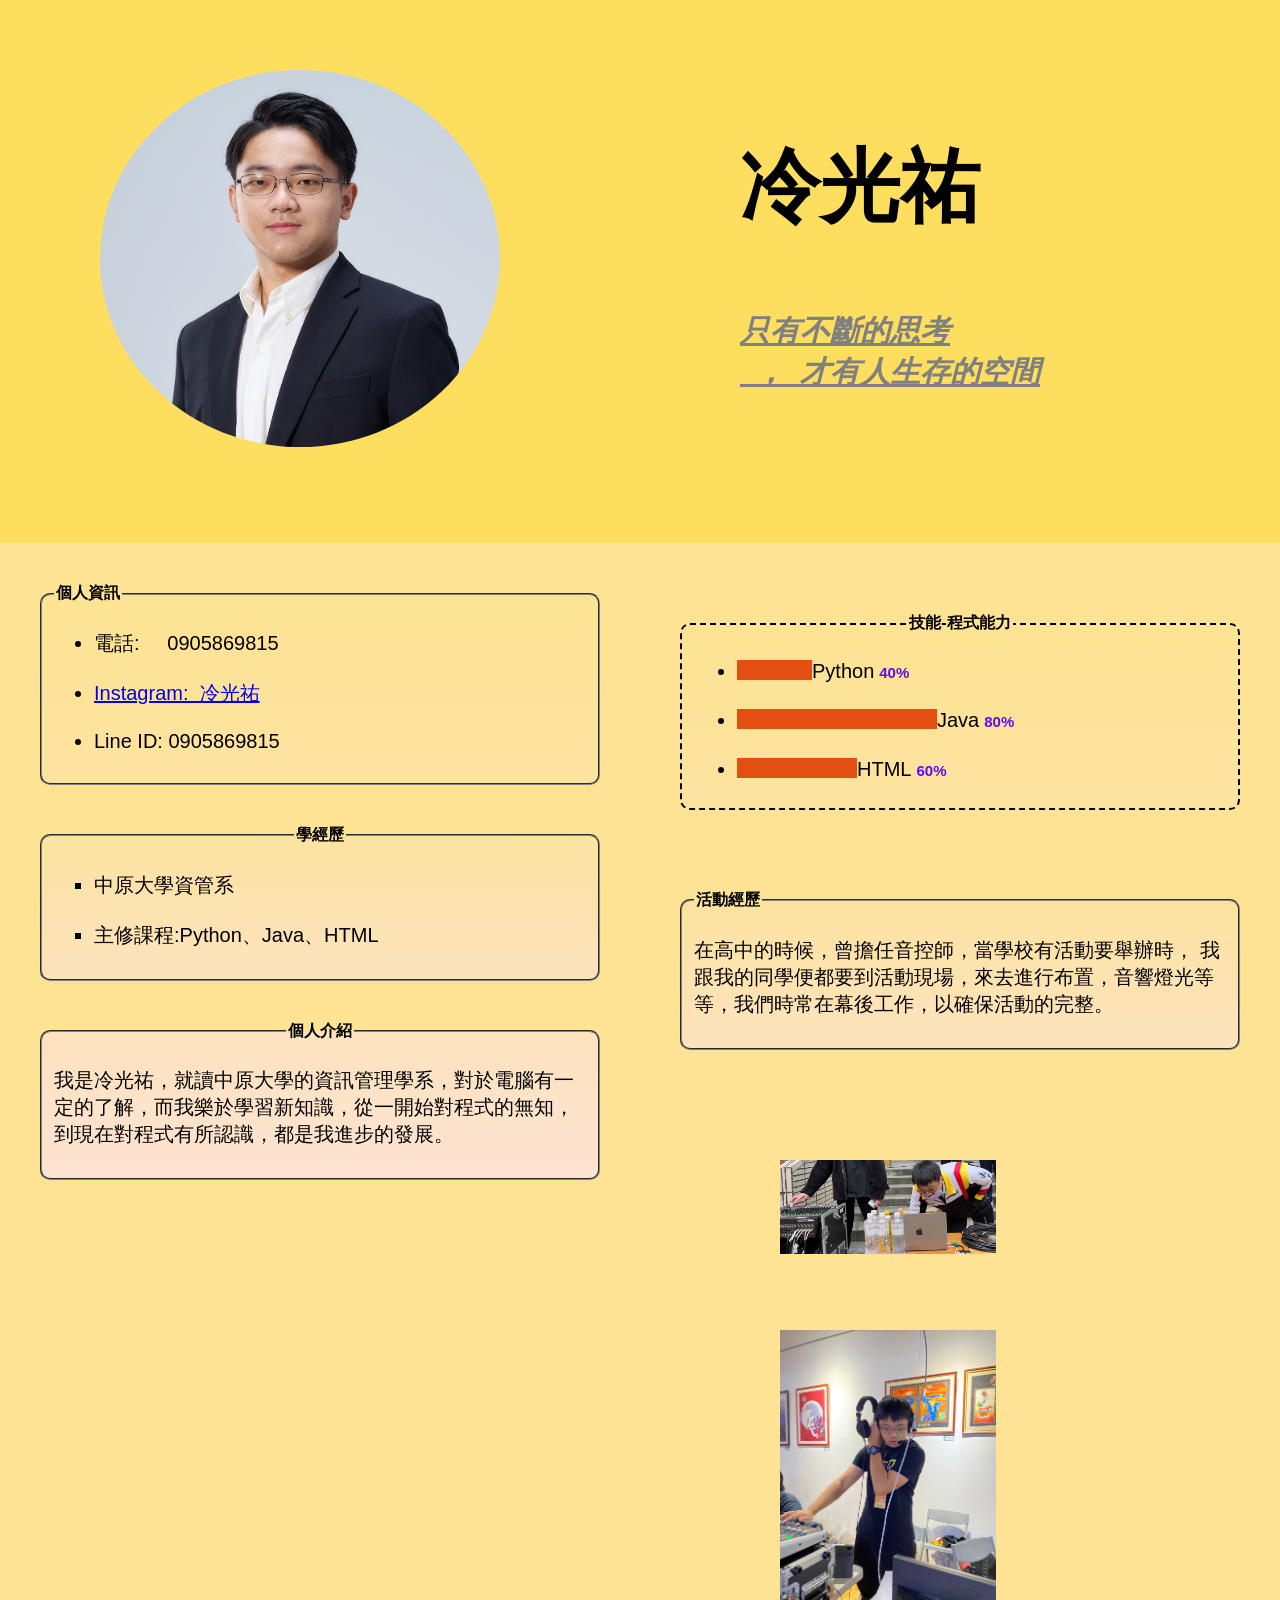
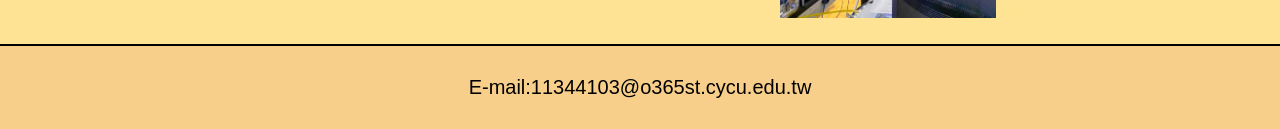
==== file.html @ 9b932c62 "file" ====
<!DOCTYPE html>
<html lang="en">
<head>
    <meta charset="UTF-8">
    <meta name="viewport" content="width=device-width, initial-scale=1.0">
    <title>Document</title>
    <link rel="stylesheet" href="style.css">
</head>
<body>
    <main>
        <header class="ah">
            <h1>冷光祐</h1>
            <h6>只有不斷的思考<br>
            &nbsp;&nbsp;，&nbsp;&nbsp;才有人生存的空間</h6>  
        </header>
        <aside class="ah">
            <img src="image/IMG_4672.JPG" alt="photo" style="border-radius: 50%;">
        </aside>
        <section class="b">
            <fieldset class="c" style="border-radius: 10px;">
                <legend class="inform">個人資訊</legend>
                <ul>
                    <li>電話:&nbsp;&nbsp;&nbsp;&nbsp;&nbsp;0905869815</li><br>
                    <li>
                        <a href="https://www.instagram.com/leng.88888888?igsh=MW85cjVnYjF3ejI0cQ%3D%3D&utm_source=qr">Instagram: &nbsp;冷光祐</a>
                    </li><br>
                    <li>Line&nbsp;ID:&nbsp;0905869815</li>
                </ul>
            </fieldset>
            <fieldset class="o" style="border-radius: 10px;">
                <legend>學經歷</legend>
                <ul class="a">
                    <li>中原大學資管系</li><br>
                    <li>主修課程:Python、Java、HTML</li>
                </ul>
            </fieldset>

            <fieldset  class="l" style="border-radius: 10px;">
                <legend>個人介紹</legend>
                <p>
                    我是冷光祐，就讀中原大學的資訊管理學系，對於電腦有一定的了解，而我樂於學習新知識，從一開始對程式的無知，到現在對程式有所認識，都是我進步的發展。
                </p>
            </fieldset>
        </section>
        <article>
            <fieldset class="border c" style="border-radius: 10px;">
                <legend>技能-程式能力</legend>
                <ul>
                    <li class="z py">Python</li><br>
                    <li class="z java">Java</li><br>
                    <li class="z html">HTML</li>
                </ul>
            </fieldset>
        </article>
        <section>
            <fieldset class="o" style="border-radius: 10px;">
                <legend class="inform">活動經歷</legend>
                <p>
                    在高中的時候，曾擔任音控師，當學校有活動要舉辦時，
                    我跟我的同學便都要到活動現場，來去進行布置，音響燈光等等，我們時常在幕後工作，以確保活動的完整。
                </p>
            </fieldset>
        </section>
        <aside class="m">
            <div><img src="image/IMG_0040.PNG" alt="photo1">聖誕活動</div>
            <div><img src="image/IMG_4009.JPG" alt="photo2">校慶</div>
        </aside>
    </main>
    <footer>
        <p>E-mail:11344103@o365st.cycu.edu.tw</p>
    </footer>
</body>
</html>
---- style.css ----
*{
  box-sizing: border-box;  
}
body{
    background-color: rgb(253, 227, 147);
    font-family: Arial, Helvetica, sans-serif;
    margin: 0;
    padding: 0;
}
header{
    grid-area: header;
    font-size: 40px;
    float:  right;
    margin: 0px;
    padding: 80px 100px;
}
h6{
    font-size: 30px;
    text-align: left;
    color: grey;
    font-family: 'Times New Roman', Times, serif;
    font-style: italic;
    text-decoration: underline;
}
.ah{
    background-color: rgb(254, 222, 95);
}
main{
    display: grid;
    grid-auto-flow: row;
    grid-template-columns: 1fr 1fr;
    grid-template-areas: 
    "aside header"
    "sidebar article"
    "sidebar section"
    "sidebar side"
    "footer footer";
}
aside img{
    margin-top: 70px;
    margin-left: 100px;
    grid-area: aside;
    width: 400px;
    height: auto; 
}
fieldset{
    margin: 40px;
    border-width: solid;
    border-color: grey;
    
}
ul{
    font-size: 20px;
}
.b{
    grid-area: sidebar;
}
p{
    font-size: 20px;
}
legend{
    text-align: center;
    font-weight: bold;
}
 
.inform{
    text-align: left;
}
.a{
    list-style: square;
}
.c{
    background:linear-gradient(to bottom,rgb(253, 227, 147),rgb(253, 227, 160)) ;
}
.o{
    background:linear-gradient(to bottom,rgb(253, 227, 160),rgb(253, 227, 190)) ;
}
.l{
    background:linear-gradient(to bottom,rgb(253, 227, 190),rgb(253, 227, 210)) ;
}
article{
    padding-top: 30px;
}
.border{
    border:black dashed 2px ;
}

.z{
    margin: 3px;
    width: 80px;
    height: 20px;
    border-left-style: solid;
    border-left-color: rgb(226, 79, 17);
}
.java{
    animation: bar1 2s ease-out;
    border-left-width: 200px;
}
@keyframes bar1{
    from{
        border-left-width: 0px;
    }
    to{
        border-left-width: 200px;
    }
}
.java::after{
    content: "80%";
    display: inline;
    color: rgb(95, 12, 240);
    font-size: 15px;
    font-weight: bold;
    position: relative;
    left: 5px;
}
.html{
    animation: bar2 2s ease-out;
    border-left-width: 120px;
}
@keyframes bar2{
    from{
        border-left-width: 0px;
    }
    to{
        border-left-width: 120px;
    }
}
.html::after{
    content: "60%";
    display: inline;
    color: rgb(95, 12, 240);
    font-size: 15px;
    font-weight: bold;
    position: relative;
    left: 5px;
}
.py{
    animation: bar3 2s ease-out;
    border-left-width: 75px;
}
@keyframes bar3{
    from{
        border-left-width: 0px;
    }
    to{
        border-left-width: 75px;
    }
}
.py::after{
    content: "40%";
    display: inline;
    color: rgb(95, 12, 240);
    font-size: 15px;
    font-weight: bold;
    position: relative;
    left: 5px;
}
.m{
    grid-area: side;
}
.m img{
    padding-left: 40px;
    width: 40%;
    height: auto;
    transition-property: width height;
	transition-duration: 1s;
	transition-timing-function: ease-out;
}
.m img:hover{
    width: 70%;
    height: auto;
}
div{
    color: rgb(253, 227, 147);;
}
div:hover{
    color: black;
    font-size: 25px;
}
footer {
    background-color: rgb(248, 207, 138);
    font-size: 20px;
    grid-area: footer;
    width: 100%;
    text-align: center;
    margin-top: 20px;
    border-top: 2px solid black;
    padding-top: 10px;
    padding-bottom: 10px;
}
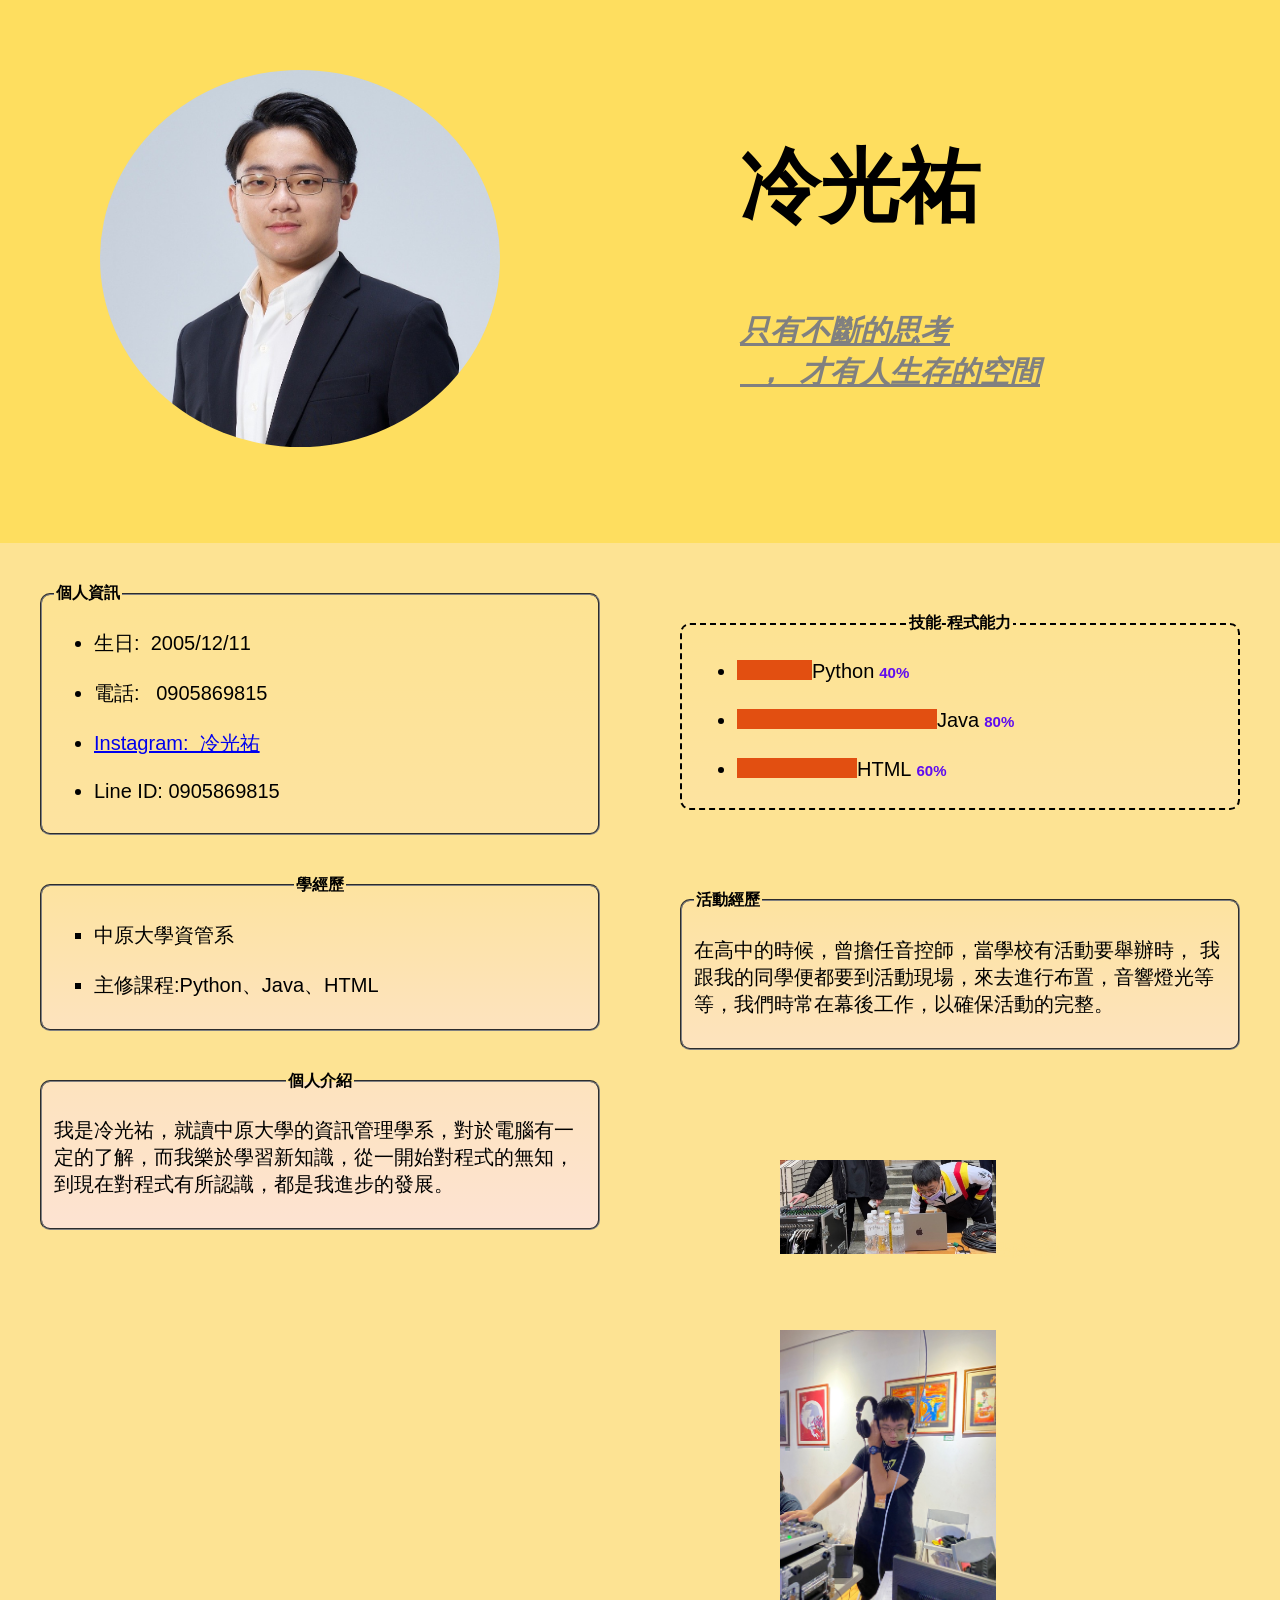
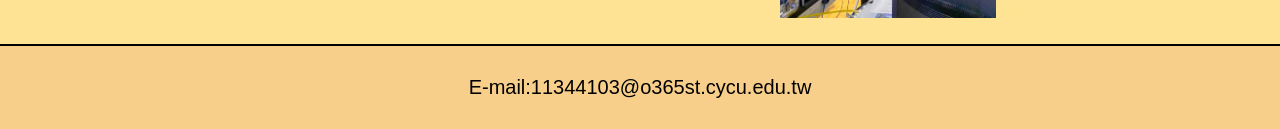
==== commit 110ed91a: "檔案" ====
--- a/file.html
+++ b/file.html
@@ -20,7 +20,8 @@
             <fieldset class="c" style="border-radius: 10px;">
                 <legend class="inform">個人資訊</legend>
                 <ul>
-                    <li>電話:&nbsp;&nbsp;&nbsp;&nbsp;&nbsp;0905869815</li><br>
+                    <li>生日:&nbsp;&nbsp;2005/12/11</li><br>
+                    <li>電話:&nbsp;&nbsp;&nbsp;0905869815</li><br>
                     <li>
                         <a href="https://www.instagram.com/leng.88888888?igsh=MW85cjVnYjF3ejI0cQ%3D%3D&utm_source=qr">Instagram: &nbsp;冷光祐</a>
                     </li><br>
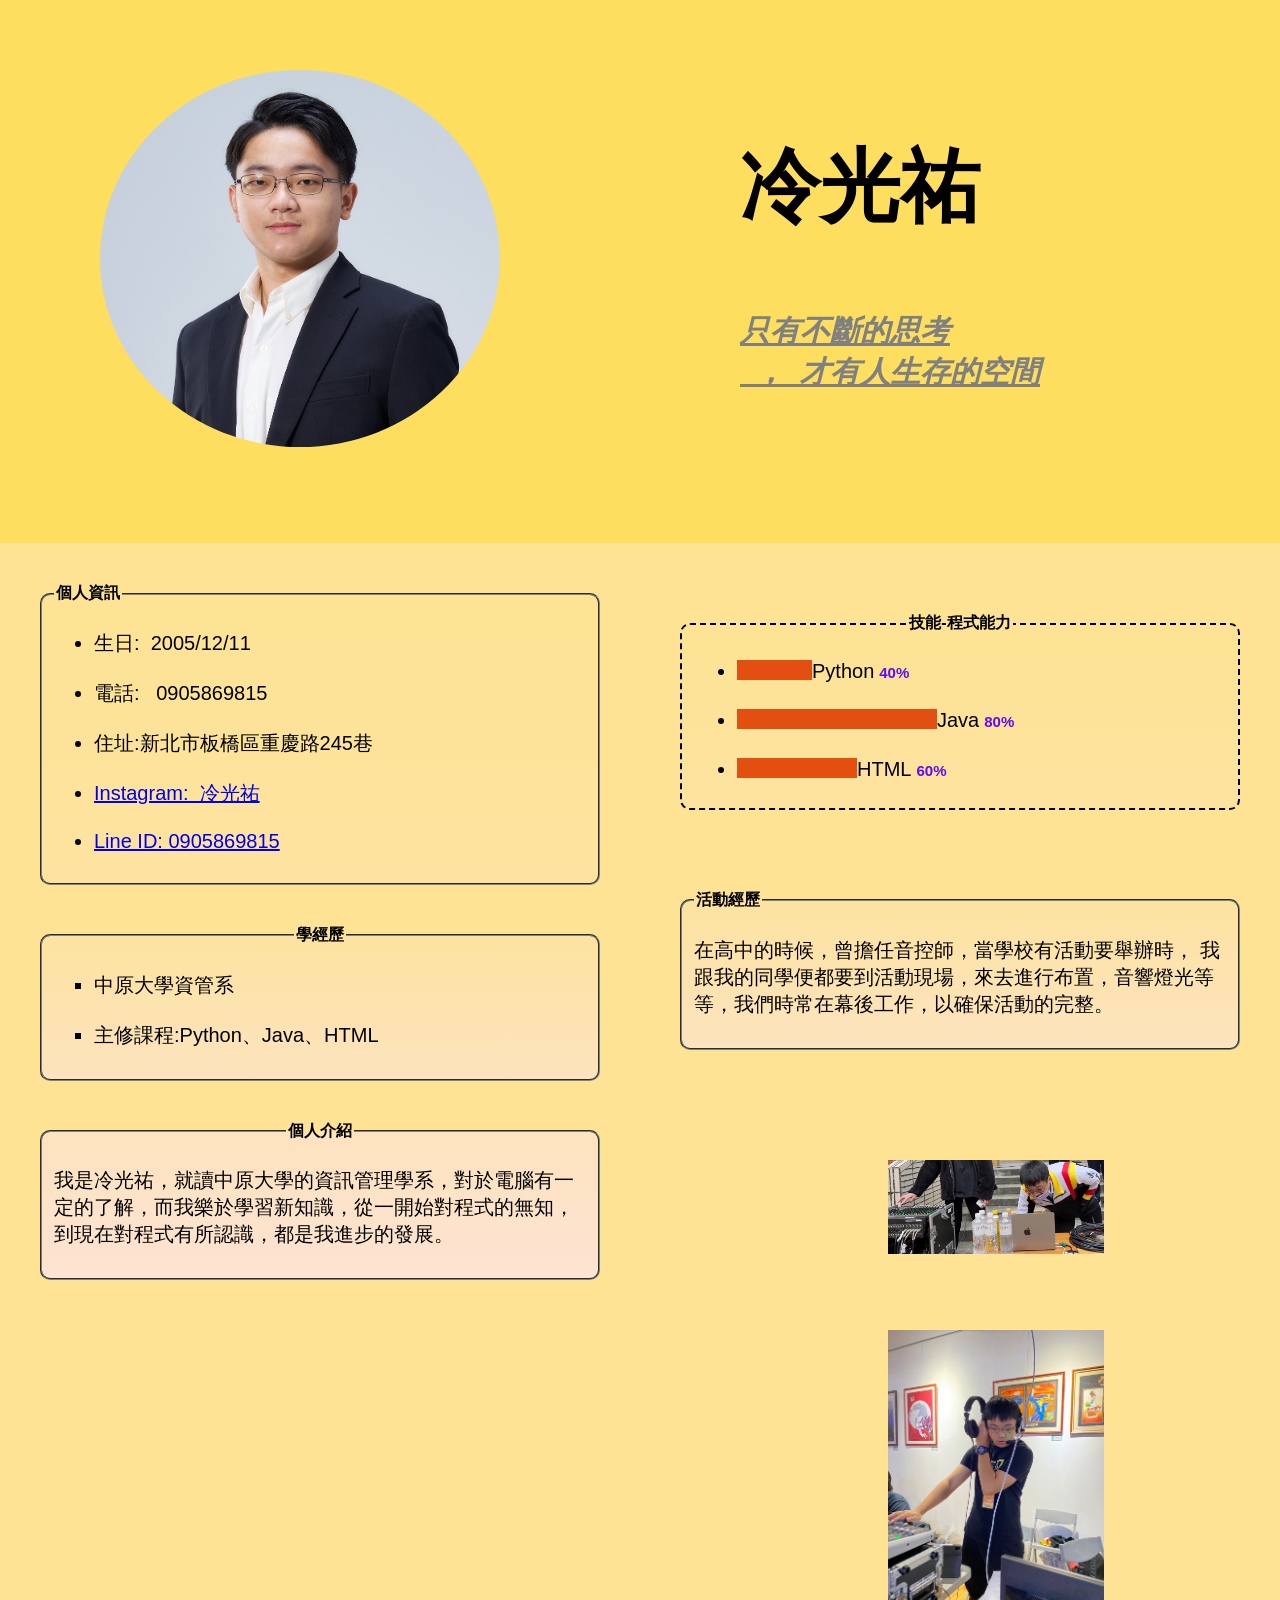
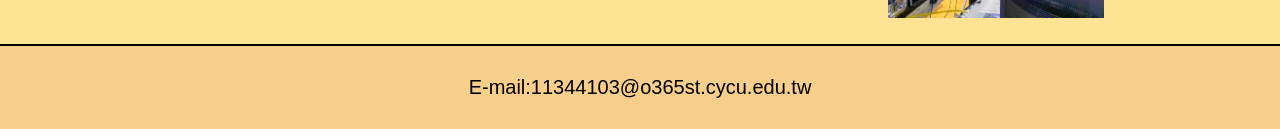
==== commit e8a34fad: "檔案" ====
--- a/file.html
+++ b/file.html
@@ -22,10 +22,13 @@
                 <ul>
                     <li>生日:&nbsp;&nbsp;2005/12/11</li><br>
                     <li>電話:&nbsp;&nbsp;&nbsp;0905869815</li><br>
+                    <li>住址:新北市板橋區重慶路245巷</li><br>
                     <li>
                         <a href="https://www.instagram.com/leng.88888888?igsh=MW85cjVnYjF3ejI0cQ%3D%3D&utm_source=qr">Instagram: &nbsp;冷光祐</a>
                     </li><br>
-                    <li>Line&nbsp;ID:&nbsp;0905869815</li>
+                    <li>
+                        <a href="https://line.me/ti/p/PvZqamAMJW">Line&nbsp;ID:&nbsp;0905869815</a> 
+                    </li>
                 </ul>
             </fieldset>
             <fieldset class="o" style="border-radius: 10px;">
@@ -63,8 +66,8 @@
             </fieldset>
         </section>
         <aside class="m">
-            <div><img src="image/IMG_0040.PNG" alt="photo1">聖誕活動</div>
-            <div><img src="image/IMG_4009.JPG" alt="photo2">校慶</div>
+            <div><img src="image/IMG_0040.PNG" alt="photo1">在聖誕活動，負責調音量</div>
+            <div><img src="image/IMG_4009.JPG" alt="photo2">校慶時，在幕後進行測音</div>
         </aside>
     </main>
     <footer>
--- a/style.css
+++ b/style.css
@@ -171,11 +171,12 @@
     height: auto;
 }
 div{
+    text-align: right;
     color: rgb(253, 227, 147);;
 }
 div:hover{
     color: black;
-    font-size: 25px;
+    font-size: 20px;
 }
 footer {
     background-color: rgb(248, 207, 138);
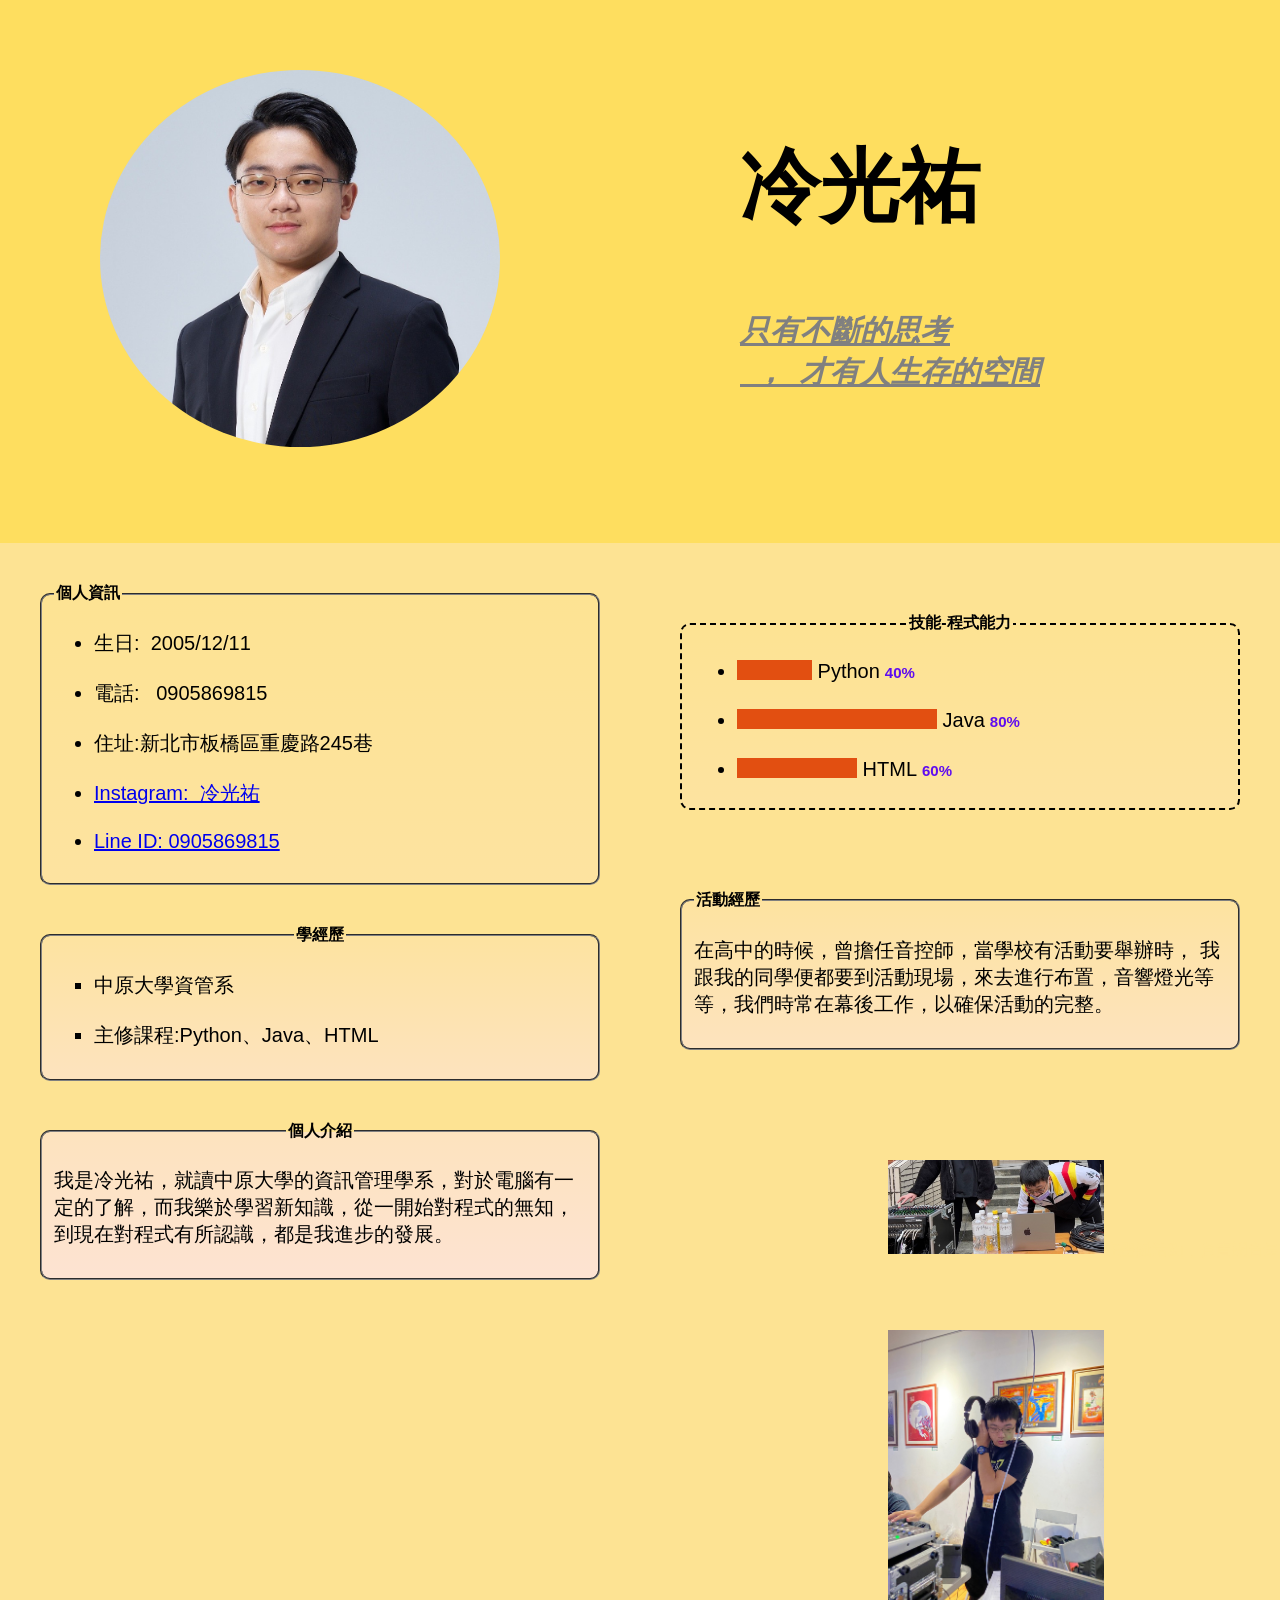
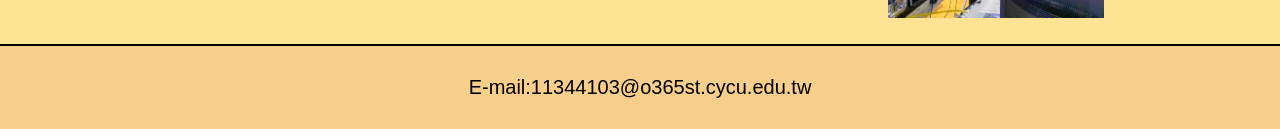
==== commit aa67a970: "檔案" ====
--- a/file.html
+++ b/file.html
@@ -50,9 +50,9 @@
             <fieldset class="border c" style="border-radius: 10px;">
                 <legend>技能-程式能力</legend>
                 <ul>
-                    <li class="z py">Python</li><br>
-                    <li class="z java">Java</li><br>
-                    <li class="z html">HTML</li>
+                    <li class="z py">&nbsp;Python</li><br>
+                    <li class="z java">&nbsp;Java</li><br>
+                    <li class="z html">&nbsp;HTML</li>
                 </ul>
             </fieldset>
         </article>
--- a/style.css
+++ b/style.css
@@ -167,11 +167,12 @@
 	transition-timing-function: ease-out;
 }
 .m img:hover{
-    width: 70%;
+    width: 80%;
     height: auto;
 }
 div{
     text-align: right;
+    align-items: center;
     color: rgb(253, 227, 147);;
 }
 div:hover{
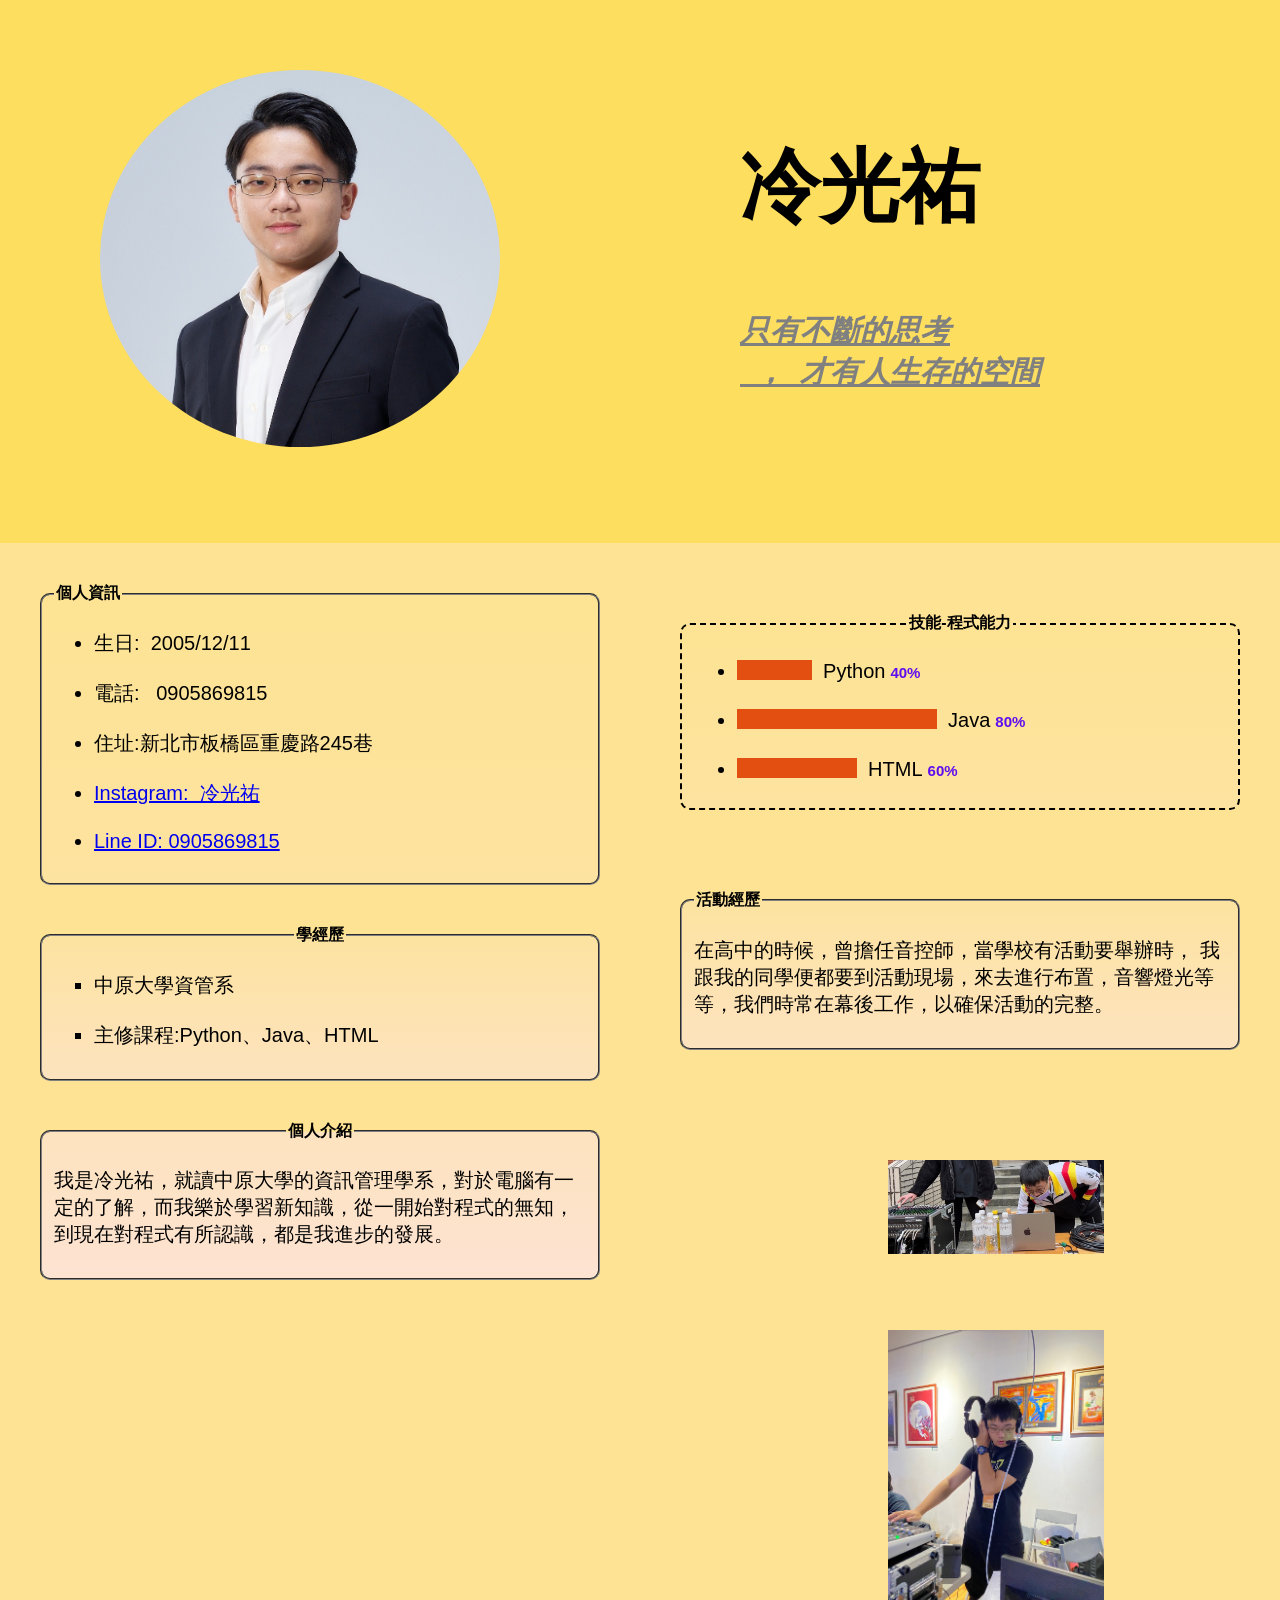
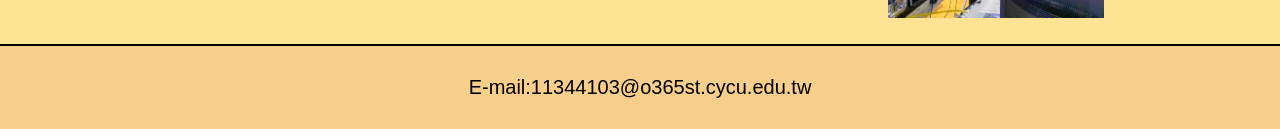
==== commit 382e8c42: "檔案" ====
--- a/file.html
+++ b/file.html
@@ -50,9 +50,9 @@
             <fieldset class="border c" style="border-radius: 10px;">
                 <legend>技能-程式能力</legend>
                 <ul>
-                    <li class="z py">&nbsp;Python</li><br>
-                    <li class="z java">&nbsp;Java</li><br>
-                    <li class="z html">&nbsp;HTML</li>
+                    <li class="z py">&nbsp;&nbsp;Python</li><br>
+                    <li class="z java">&nbsp;&nbsp;Java</li><br>
+                    <li class="z html">&nbsp;&nbsp;HTML</li>
                 </ul>
             </fieldset>
         </article>
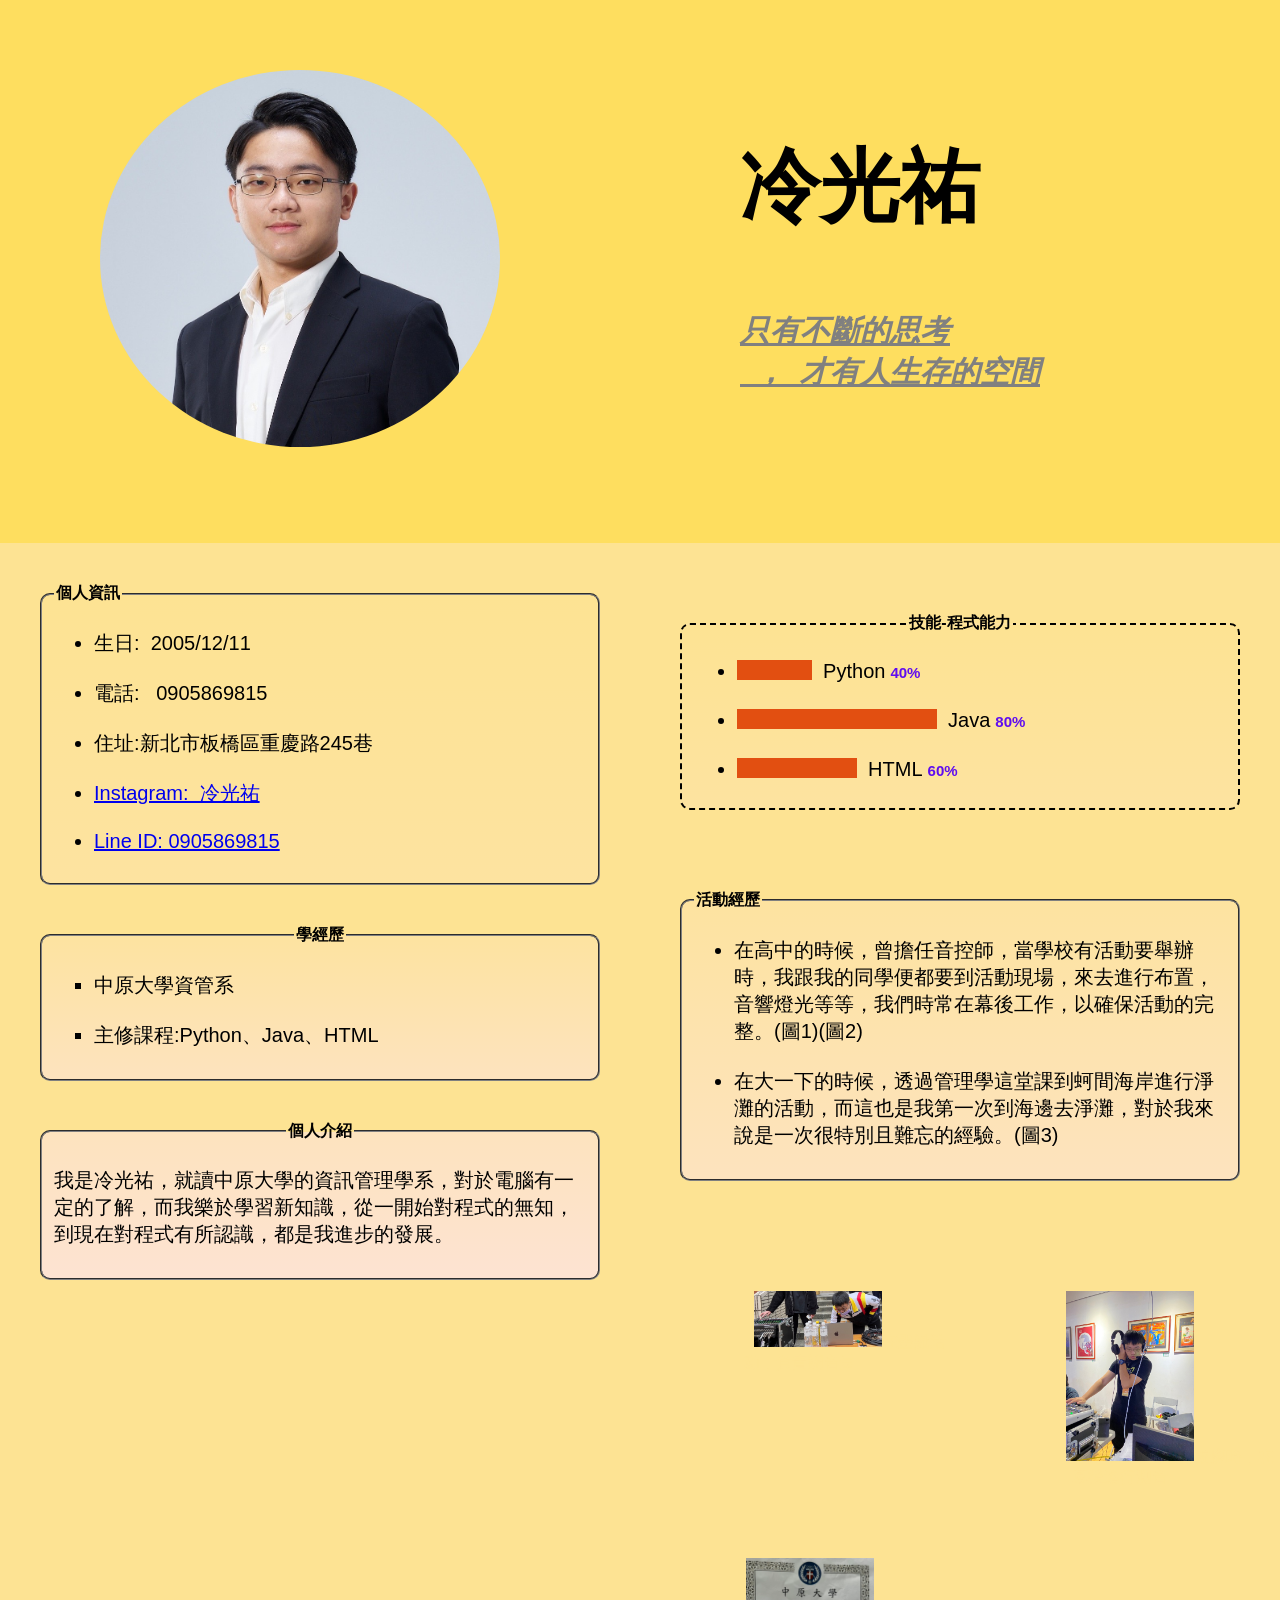
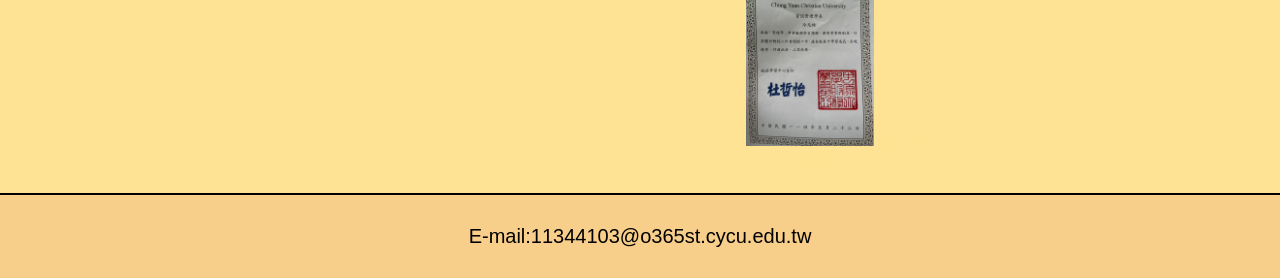
==== commit 6074e27a: "檔案" ====
--- a/file.html
+++ b/file.html
@@ -59,15 +59,17 @@
         <section>
             <fieldset class="o" style="border-radius: 10px;">
                 <legend class="inform">活動經歷</legend>
-                <p>
-                    在高中的時候，曾擔任音控師，當學校有活動要舉辦時，
-                    我跟我的同學便都要到活動現場，來去進行布置，音響燈光等等，我們時常在幕後工作，以確保活動的完整。
-                </p>
+                <ul>
+                    <li>在高中的時候，曾擔任音控師，當學校有活動要舉辦時，我跟我的同學便都要到活動現場，來去進行布置，音響燈光等等，我們時常在幕後工作，以確保活動的完整。(圖1)(圖2)</li><br>
+                    <li>在大一下的時候，透過管理學這堂課到蚵間海岸進行淨灘的活動，而這也是我第一次到海邊去淨灘，對於我來說是一次很特別且難忘的經驗。(圖3)</li>
+                </ul>
+
             </fieldset>
         </section>
         <aside class="m">
             <div><img src="image/IMG_0040.PNG" alt="photo1">在聖誕活動，負責調音量</div>
             <div><img src="image/IMG_4009.JPG" alt="photo2">校慶時，在幕後進行測音</div>
+            <div><img src="image/S__160768045.jpg" alt="photo3">進行淨灘時的服務證明</div>
         </aside>
     </main>
     <footer>
--- a/style.css
+++ b/style.css
@@ -157,9 +157,13 @@
 }
 .m{
     grid-area: side;
+    display: grid;
+    grid-template-columns: 1fr 1fr;
+    grid-template-areas:
+    "div div"
+    "div div";
 }
 .m img{
-    padding-left: 40px;
     width: 40%;
     height: auto;
     transition-property: width height;
@@ -171,8 +175,7 @@
     height: auto;
 }
 div{
-    text-align: right;
-    align-items: center;
+    text-align: center;
     color: rgb(253, 227, 147);;
 }
 div:hover{
